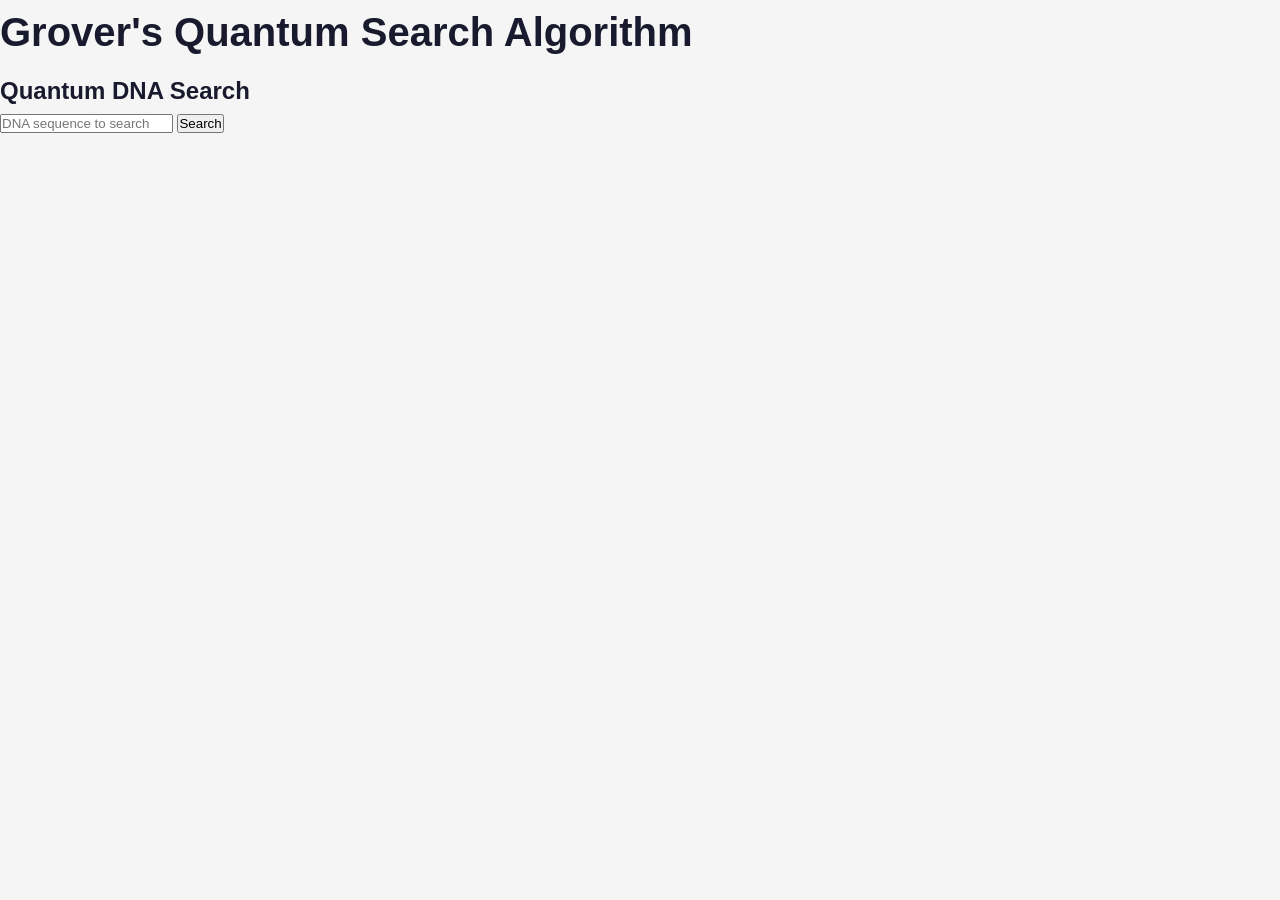
==== projects/grover-code.html @ 1273053f "Add Grover's Algorithm to portfolio" ====
<!DOCTYPE html>
<html lang="en">
<head>
    <meta charset="UTF-8">
    <meta name="viewport" content="width=device-width, initial-scale=1.0">
    <title>Grover Quantum Simulator</title>
    <link rel="stylesheet" href="../css/style.css">
</head>
<body>
    <h1>Grover's Quantum Search Algorithm</h1>
    
    <div class="simulator">
        <h2>Quantum DNA Search</h2>
        <input type="text" id="searchItem" placeholder="DNA sequence to search">
        <button onclick="searchGrover()">Search</button>
        <div id="result"></div>
    </div>

    <script>
        const API_URL = 'https://quantum-grover-platform.onrender.com';
        
        async function searchGrover() {
            const searchItem = document.getElementById('searchItem').value;
            const resultDiv = document.getElementById('result');
            
            resultDiv.innerHTML = 'Searching with Grover...';
            
            try {
                const response = await fetch(`${API_URL}/quantum/simulate`, {
                    method: 'POST',
                    headers: { 'Content-Type': 'application/json' },
                    body: JSON.stringify({ search_item: searchItem })
                });
                
                const data = await response.json();
                resultDiv.innerHTML = `<pre>${JSON.stringify(data, null, 2)}</pre>`;
            } catch (error) {
                resultDiv.innerHTML = 'Error: ' + error.message;
            }
        }
    </script>
</body>
</html>
---- css/style.css ----
* {
    margin: 0;
    padding: 0;
    box-sizing: border-box;
}
body {
    font-family: -apple-system, BlinkMacSystemFont, 'Segoe UI', Roboto, sans-serif;
    background: #f5f5f5;
    color: #1a1a2e;
    line-height: 1.6;
}
.container {
    max-width: 900px;
    margin: 0 auto;
    padding: 2rem;
}
header {
    background: #0f172a;
    color: white;
    padding: 3rem 0;
    text-align: center;
}
.avatar {
    width: 100px;
    height: 100px;
    border-radius: 50%;
    background: #4f46e5;
    margin: 0 auto 1rem;
    display: flex;
    align-items: center;
    justify-content: center;
    font-size: 2.5rem;
}
h1 {
    font-size: 2.5rem;
    margin-bottom: 0.5rem;
}
.subtitle {
    color: #94a3b8;
    font-size: 1.1rem;
}
.card {
    background: white;
    border-radius: 12px;
    padding: 1.5rem;
    margin-bottom: 1.5rem;
    box-shadow: 0 2px 8px rgba(0,0,0,0.05);
}
.project-card {
    background: white;
    border-radius: 12px;
    padding: 1.5rem;
    margin-bottom: 1rem;
    border-left: 4px solid #4f46e5;
    transition: transform 0.2s;
}
.project-card:hover {
    transform: translateX(4px);
}
.project-title {
    font-size: 1.3rem;
    margin-bottom: 0.5rem;
    color: #4f46e5;
}
.project-meta {
    color: #64748b;
    font-size: 0.85rem;
    margin-bottom: 0.5rem;
}
.badge {
    display: inline-block;
    background: #e2e8f0;
    padding: 0.2rem 0.6rem;
    border-radius: 20px;
    font-size: 0.75rem;
    margin-right: 0.5rem;
    margin-top: 0.5rem;
}
.links {
    margin-top: 1rem;
}
.links a, .btn {
    display: inline-block;
    background: #4f46e5;
    color: white;
    text-decoration: none;
    padding: 0.5rem 1rem;
    border-radius: 6px;
    font-size: 0.9rem;
    margin-right: 0.8rem;
    transition: background 0.2s;
}
.links a:hover, .btn:hover {
    background: #4338ca;
}
.links .github-link {
    background: #1f2937;
}
.links .github-link:hover {
    background: #111827;
}
.back-link {
    display: inline-block;
    margin-bottom: 1rem;
    color: #4f46e5;
    text-decoration: none;
}
.back-link:hover {
    text-decoration: underline;
}
footer {
    text-align: center;
    padding: 2rem 0;
    color: #64748b;
    border-top: 1px solid #e2e8f0;
    margin-top: 2rem;
}
@media (max-width: 600px) {
    .container {
        padding: 1rem;
    }
    h1 {
        font-size: 1.8rem;
    }
}
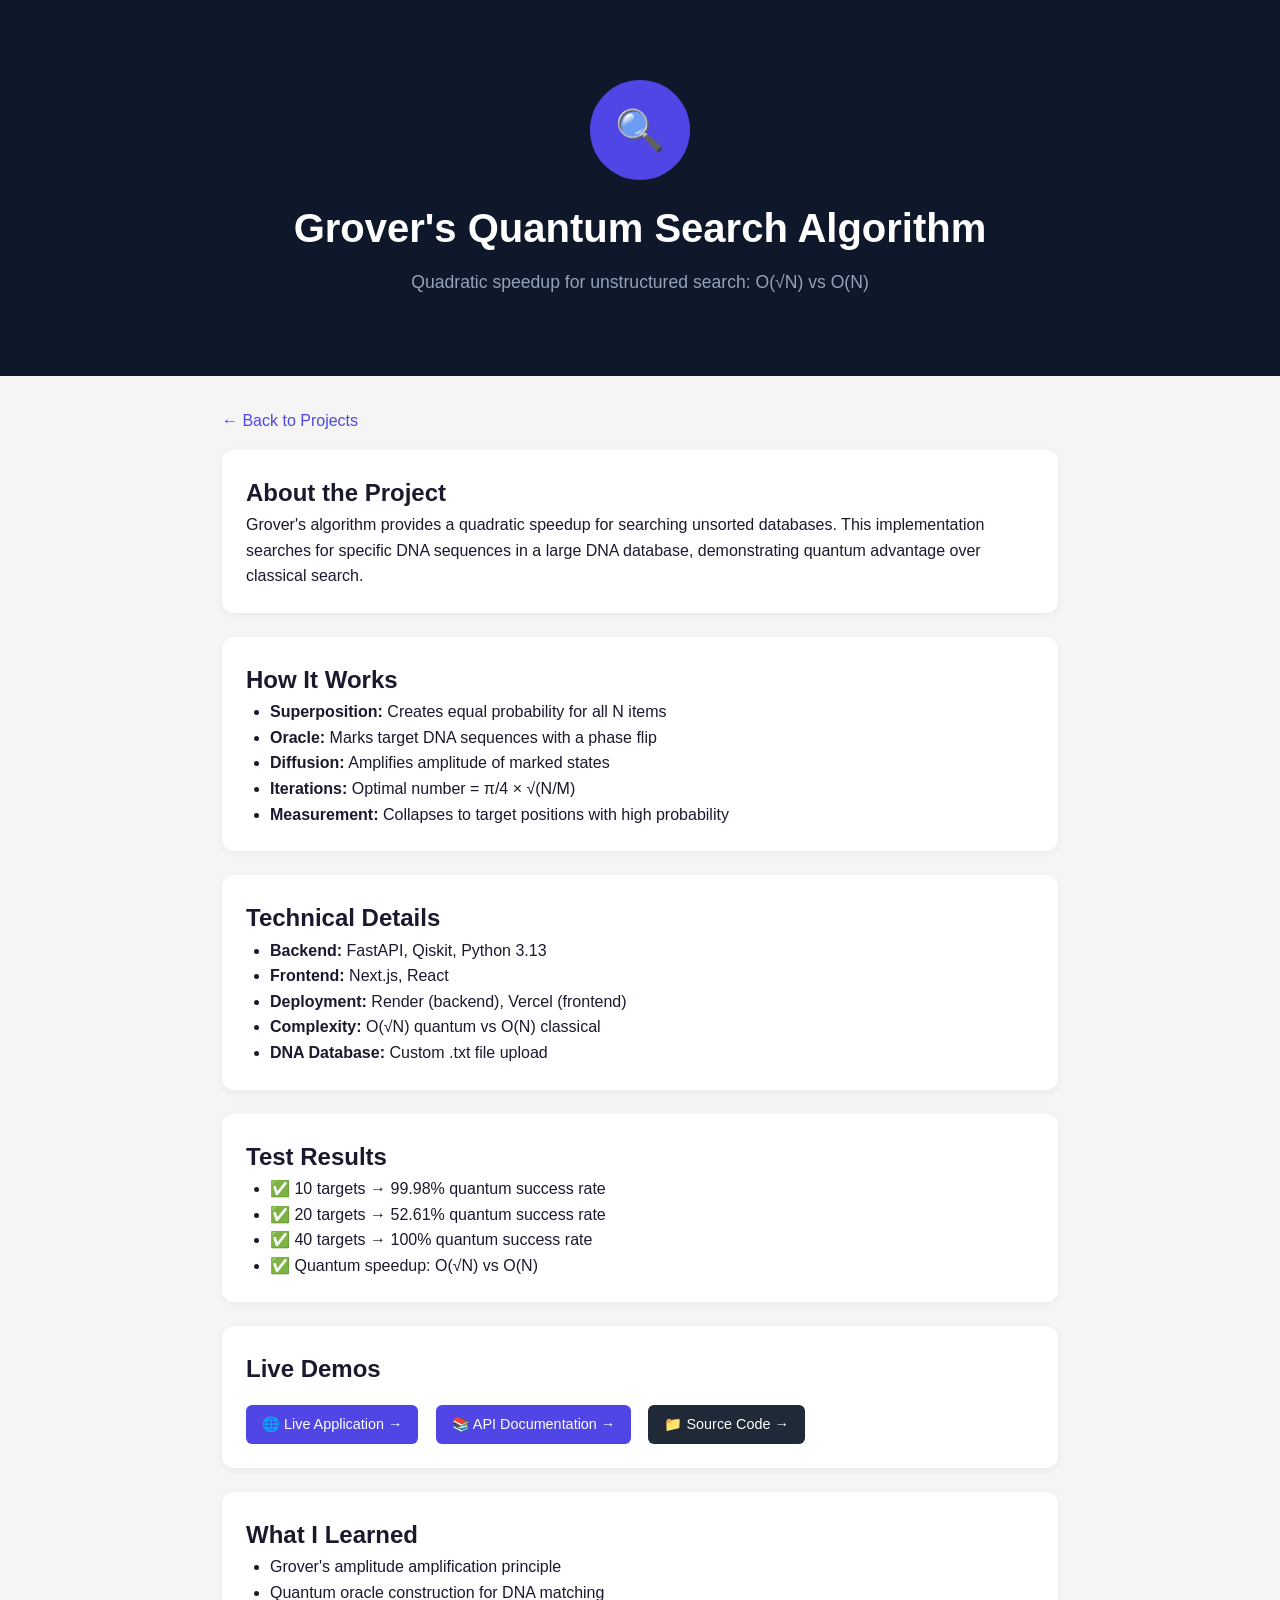
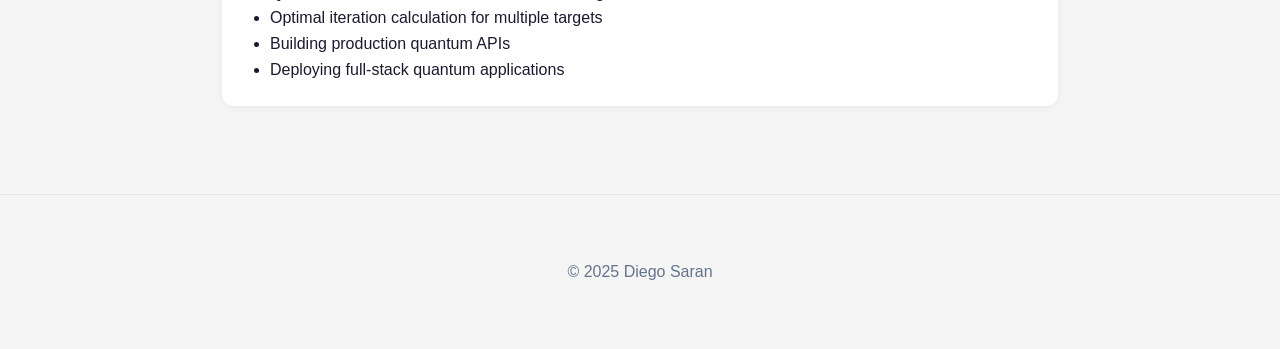
==== commit 2dd4a2e2: "Revise Grover's Algorithm project details in HTML Updated the title and added project details includ" ====
--- a/projects/grover-code.html
+++ b/projects/grover-code.html
@@ -3,41 +3,83 @@
 <head>
     <meta charset="UTF-8">
     <meta name="viewport" content="width=device-width, initial-scale=1.0">
-    <title>Grover Quantum Simulator</title>
+    <title>Grover's Algorithm | Diego Saran</title>
     <link rel="stylesheet" href="../css/style.css">
 </head>
 <body>
-    <h1>Grover's Quantum Search Algorithm</h1>
-    
-    <div class="simulator">
-        <h2>Quantum DNA Search</h2>
-        <input type="text" id="searchItem" placeholder="DNA sequence to search">
-        <button onclick="searchGrover()">Search</button>
-        <div id="result"></div>
+    <header>
+        <div class="container">
+            <div class="avatar">🔍</div>
+            <h1>Grover's Quantum Search Algorithm</h1>
+            <p class="subtitle">Quadratic speedup for unstructured search: O(√N) vs O(N)</p>
+        </div>
+    </header>
+
+    <div class="container">
+        <a href="../index.html" class="back-link">← Back to Projects</a>
+
+        <div class="card">
+            <h2>About the Project</h2>
+            <p>Grover's algorithm provides a quadratic speedup for searching unsorted databases. This implementation searches for specific DNA sequences in a large DNA database, demonstrating quantum advantage over classical search.</p>
+        </div>
+
+        <div class="card">
+            <h2>How It Works</h2>
+            <ul style="margin-left: 1.5rem;">
+                <li><strong>Superposition:</strong> Creates equal probability for all N items</li>
+                <li><strong>Oracle:</strong> Marks target DNA sequences with a phase flip</li>
+                <li><strong>Diffusion:</strong> Amplifies amplitude of marked states</li>
+                <li><strong>Iterations:</strong> Optimal number = π/4 × √(N/M)</li>
+                <li><strong>Measurement:</strong> Collapses to target positions with high probability</li>
+            </ul>
+        </div>
+
+        <div class="card">
+            <h2>Technical Details</h2>
+            <ul style="margin-left: 1.5rem;">
+                <li><strong>Backend:</strong> FastAPI, Qiskit, Python 3.13</li>
+                <li><strong>Frontend:</strong> Next.js, React</li>
+                <li><strong>Deployment:</strong> Render (backend), Vercel (frontend)</li>
+                <li><strong>Complexity:</strong> O(√N) quantum vs O(N) classical</li>
+                <li><strong>DNA Database:</strong> Custom .txt file upload</li>
+            </ul>
+        </div>
+
+        <div class="card">
+            <h2>Test Results</h2>
+            <ul style="margin-left: 1.5rem;">
+                <li>✅ 10 targets → 99.98% quantum success rate</li>
+                <li>✅ 20 targets → 52.61% quantum success rate</li>
+                <li>✅ 40 targets → 100% quantum success rate</li>
+                <li>✅ Quantum speedup: O(√N) vs O(N)</li>
+            </ul>
+        </div>
+
+        <div class="card">
+            <h2>Live Demos</h2>
+            <div class="links">
+                <a href="https://quantum-grover-platform.vercel.app" target="_blank">🌐 Live Application →</a>
+                <a href="https://quantum-grover-platform.onrender.com/docs" target="_blank">📚 API Documentation →</a>
+                <a href="https://github.com/diegosaran/quantum-grover-platform" target="_blank" class="github-link">📁 Source Code →</a>
+            </div>
+        </div>
+
+        <div class="card">
+            <h2>What I Learned</h2>
+            <ul style="margin-left: 1.5rem;">
+                <li>Grover's amplitude amplification principle</li>
+                <li>Quantum oracle construction for DNA matching</li>
+                <li>Optimal iteration calculation for multiple targets</li>
+                <li>Building production quantum APIs</li>
+                <li>Deploying full-stack quantum applications</li>
+            </ul>
+        </div>
     </div>
 
-    <script>
-        const API_URL = 'https://quantum-grover-platform.onrender.com';
-        
-        async function searchGrover() {
-            const searchItem = document.getElementById('searchItem').value;
-            const resultDiv = document.getElementById('result');
-            
-            resultDiv.innerHTML = 'Searching with Grover...';
-            
-            try {
-                const response = await fetch(`${API_URL}/quantum/simulate`, {
-                    method: 'POST',
-                    headers: { 'Content-Type': 'application/json' },
-                    body: JSON.stringify({ search_item: searchItem })
-                });
-                
-                const data = await response.json();
-                resultDiv.innerHTML = `<pre>${JSON.stringify(data, null, 2)}</pre>`;
-            } catch (error) {
-                resultDiv.innerHTML = 'Error: ' + error.message;
-            }
-        }
-    </script>
+    <footer>
+        <div class="container">
+            <p>© 2025 Diego Saran</p>
+        </div>
+    </footer>
 </body>
-</html>+</html>
